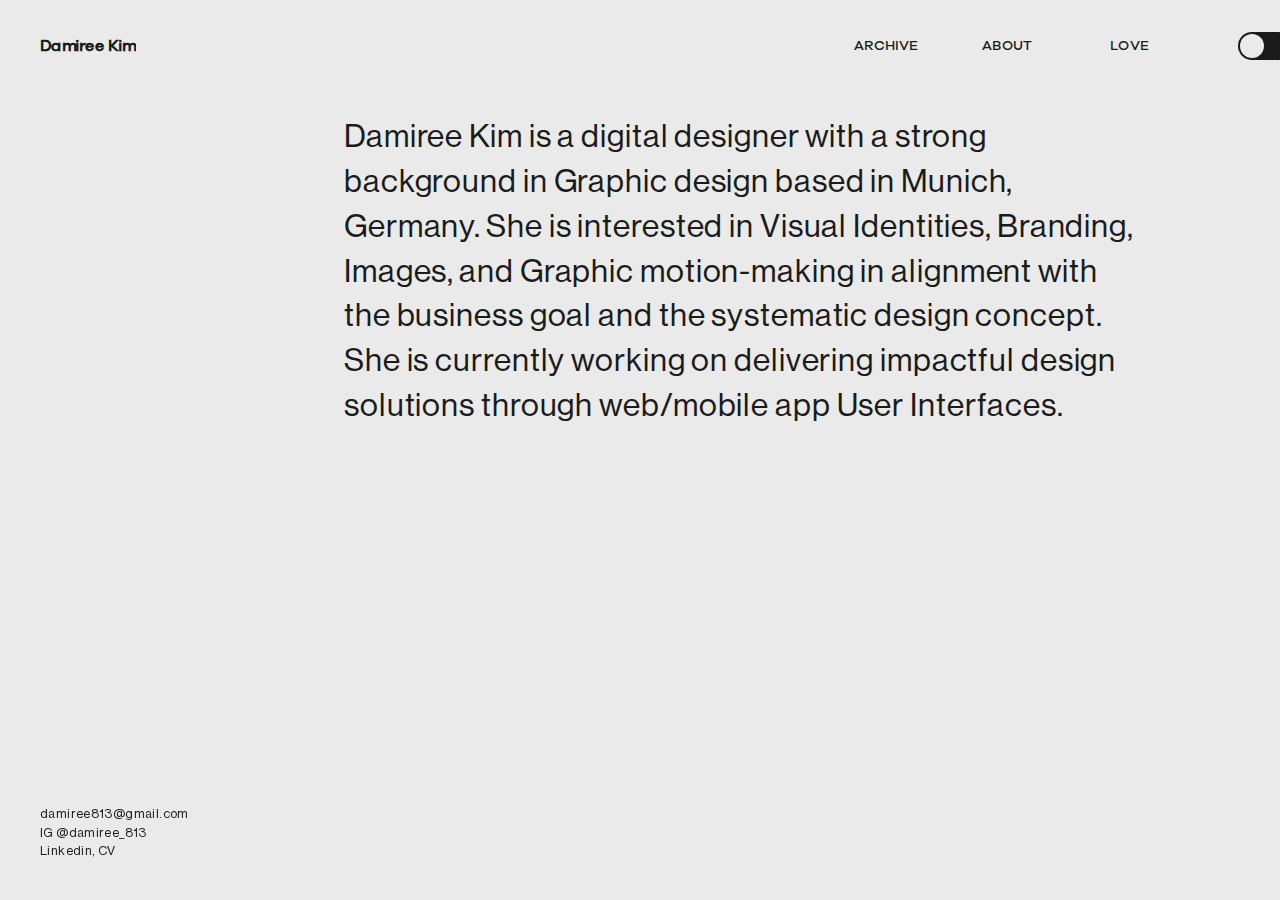
==== html/about.html @ 6f2a8ce9 "Update about.html" ====
<!DOCTYPE html>
<html>
    <head>
        <meta charset="UTF-8">
        <meta name="viewport" content="width=device-width, initial-scale=1.0">
        <meta property="og:image" content="../src/favicon.svg">
        <link rel="stylesheet" href="../css/font.css">
        <link rel="stylesheet" href="https://cdnjs.cloudflare.com/ajax/libs/font-awesome/5.15.3/css/all.min.css">
        <link rel="icon" href="../src/favicon.ico">
        <!-- Bootstrap -->
        <link href="https://cdn.jsdelivr.net/npm/bootstrap@5.3.0-alpha2/dist/css/bootstrap.min.css" rel="stylesheet" integrity="sha384-aFq/bzH65dt+w6FI2ooMVUpc+21e0SRygnTpmBvdBgSdnuTN7QbdgL+OapgHtvPp" crossorigin="anonymous">
        <!-- My own css -->
        <link rel="stylesheet" href="../css/general.css">
        <link rel="stylesheet" href="../css/header.css">
        <link rel="stylesheet" href="../css/page-about.css">
        <!-- Favicon- Other meta tags, styles, and scripts go here -->
        <link rel="icon" type="image/x-icon" href="../src/favicon.svg">
        <!-- Favicon- For modern browsers, you can also use this line -->
        <link rel="icon" type="image/png" sizes="32x32" href="../src/favicon.svg">

        <title>Damiree Kim</title>
    </head>
    <body>
         <header class="gnb gnb_move w-100">
            <div class="logo display4">
                <a href="../index.html">Damiree Kim</a>
            </div>
            <nav class="menu"> 
                <div class="menu-icon">
                   <svg xmlns="http://www.w3.org/2000/svg" width="28" height="28" viewBox="0 0 28 28" fill="none">
                      <path d="M25.9968 9.01431C25.9968 5.14149 22.8394 2 18.947 2C17.0168 2 15.2719 2.77266 13.9968 4.02226C12.7249 2.77266 10.98 2 9.0498 2C5.15739 2 2 5.14149 2 9.01431C2 10.9666 2.80213 12.7281 4.09321 14C2.80213 15.2719 2 17.0366 2 18.9857C2 22.8585 5.15739 26 9.0498 26C10.98 26 12.7249 25.2273 14 23.9777C15.2719 25.2273 17.02 26 18.9502 26C22.8426 26 26 22.8585 26 18.9857C26 17.0334 25.1979 15.2719 23.9068 14C25.1979 12.7281 26 10.9634 26 9.01431H25.9968ZM16.8154 14.4769C16.5373 14.7891 15.7449 14.4769 15.7449 14.4769C15.045 14.4769 14.4762 15.0429 14.4762 15.7393C14.4762 15.7393 14.7854 16.5262 14.4762 16.8045C14.1979 17.0549 13.7957 17.0549 13.5174 16.8045C13.2083 16.5262 13.5174 15.7393 13.5174 15.7393C13.5174 15.0429 12.9486 14.4769 12.2487 14.4769C12.2487 14.4769 11.4563 14.7891 11.1782 14.4769C10.9303 14.1988 10.9303 13.8012 11.1782 13.5231C11.4563 13.2109 12.2487 13.5231 12.2487 13.5231C12.9486 13.5231 13.5174 12.9571 13.5174 12.2607C13.5174 12.2607 13.2083 11.4738 13.5174 11.1955C13.7957 10.9451 14.1979 10.9451 14.4762 11.1955C14.7854 11.4738 14.4762 12.2607 14.4762 12.2607C14.4762 12.9571 15.045 13.5231 15.7449 13.5231C15.7449 13.5231 16.5373 13.2109 16.8154 13.5231C17.0633 13.8012 17.0633 14.1988 16.8154 14.4769Z" fill="var(--Background-text1)"/>
                    </svg>
                </div>
                <ul class="menu-tab">
                    <li><a class="display5" href="archive.html">Archive</a></li>
                    <li><a class="display5" href="about.html">About</a></li>
                    <li><a class="display5" href="love.html">Love</a></li>
                    <div class="menu-side-contact body3">
                        <p>damiree813@gmail.com<br>
                        <a href="https://www.instagram.com/damiree_813"target="_blank">IG @damiree_813</a><br>
                        <a href="https://www.linkedin.com/in/damiree-kim/"target="_blank">Linkedin</a>,
                        <a href="https://drive.google.com/file/d/16CGVH6zFcs6G1gk_D2GNvM2GMzkMR9fu/view"target="_blank">CV</a></p>
                    </div>
                </ul>
                <div class="toggle-container"> 
                    <svg class="icon-sun fas fa-sun" xmlns="http://www.w3.org/2000/svg" width="24" height="24" viewBox="0 0 24 24" fill="none">
                        <path fill-rule="evenodd" clip-rule="evenodd" d="M12.7992 1.99922C12.7992 1.55739 12.441 1.19922 11.9992 1.19922C11.5574 1.19922 11.1992 1.55739 11.1992 1.99922V5.99922C11.1992 6.44105 11.5574 6.79922 11.9992 6.79922C12.441 6.79922 12.7992 6.44105 12.7992 5.99922V1.99922ZM12.7992 17.9992C12.7992 17.5574 12.441 17.1992 11.9992 17.1992C11.5574 17.1992 11.1992 17.5574 11.1992 17.9992V21.9992C11.1992 22.441 11.5574 22.7992 11.9992 22.7992C12.441 22.7992 12.7992 22.441 12.7992 21.9992V17.9992ZM1.19922 11.9992C1.19922 11.5574 1.55739 11.1992 1.99922 11.1992H5.99922C6.44105 11.1992 6.79922 11.5574 6.79922 11.9992C6.79922 12.441 6.44105 12.7992 5.99922 12.7992H1.99922C1.55739 12.7992 1.19922 12.441 1.19922 11.9992ZM17.9992 11.1992C17.5574 11.1992 17.1992 11.5574 17.1992 11.9992C17.1992 12.441 17.5574 12.7992 17.9992 12.7992H21.9992C22.441 12.7992 22.7992 12.441 22.7992 11.9992C22.7992 11.5574 22.441 11.1992 21.9992 11.1992H17.9992ZM15.4335 8.39303C15.1211 8.08061 15.1211 7.57408 15.4335 7.26166L18.262 4.43323C18.5744 4.12081 19.0809 4.12081 19.3933 4.43323C19.7058 4.74565 19.7058 5.25218 19.3933 5.5646L16.5649 8.39303C16.2525 8.70545 15.746 8.70545 15.4335 8.39303ZM15.4335 16.5649C15.1211 16.2525 15.1211 15.746 15.4335 15.4335C15.746 15.1211 16.2525 15.1211 16.5649 15.4335L19.3933 18.262C19.7058 18.5744 19.7058 19.0809 19.3933 19.3933C19.0809 19.7058 18.5744 19.7058 18.262 19.3933L15.4335 16.5649ZM4.43353 19.393C4.12111 19.0806 4.12111 18.5741 4.43353 18.2617L7.26196 15.4332C7.57438 15.1208 8.08091 15.1208 8.39333 15.4332C8.70575 15.7456 8.70575 16.2522 8.39333 16.5646L5.5649 19.393C5.25248 19.7054 4.74595 19.7054 4.43353 19.393ZM4.43353 5.5649C4.12111 5.25248 4.12111 4.74595 4.43353 4.43353C4.74595 4.12111 5.25248 4.12111 5.5649 4.43353L8.39333 7.26196C8.70575 7.57438 8.70575 8.08091 8.39333 8.39333C8.08091 8.70575 7.57438 8.70575 7.26196 8.39333L4.43353 5.5649Z" fill="var(--Background-text1)"/></svg>
                    <label class="toggle">
                        <input type="checkbox" id="dark-mode-toggle">
                        <span class="slider"></span>
                    </label>
                    <svg class="icon-moon fas fa-moon" xmlns="http://www.w3.org/2000/svg" width="24" height="24" viewBox="0 0 24 24" fill="none">
                        <path fill-rule="evenodd" clip-rule="evenodd" d="M19.0761 13.9358C19.8621 13.5774 20.8118 14.1724 20.5244 14.987C19.2469 18.6074 15.7446 21.1187 11.7422 20.9957C6.97834 20.8493 3.1507 17.0217 3.00433 12.2578C2.88135 8.25542 5.39256 4.75307 9.01301 3.47562C9.8276 3.1882 10.4186 4.13497 10.0509 4.91661C8.78024 7.61774 8.4385 11.0105 10.647 13.219C12.8815 15.4536 16.3467 15.1804 19.0761 13.9358Z" stroke="var(--Background-text1)" stroke-width="1.6" stroke-linecap="round" stroke-linejoin="round"/>
                    </svg>
                </div>
            </nav>
            <script src="../js/script.js"></script>
        </header>


            <div class="page-about">
                <div class="side-contact body3">
                    <p>damiree813@gmail.com<br>
                        <a href="https://www.instagram.com/damiree_813"target="_blank">IG @damiree_813</a><br>
                        <a href="https://www.linkedin.com/in/damiree-kim/"target="_blank">Linkedin</a>,
                        <a href="https://drive.google.com/file/d/16CGVH6zFcs6G1gk_D2GNvM2GMzkMR9fu/view"target="_blank">CV</a>
                    </p>
                </div>
                <div class="about-container">
                    <p class="hover-trigger h4" href="#">Damiree Kim is a digital designer with a strong background in Graphic design based in Munich, Germany. She is interested in Visual Identities, Branding, Images, and Graphic motion-making in alignment with the business goal and the systematic design concept. She is currently working on delivering impactful design solutions through web/mobile app User Interfaces.</p>
                    <!-- <div class="image-popup">
                        <img src="../src/23reel.png" alt="Popup Image">
                    </div> -->
                    <div class="bottom-contact">
                        <a class="body1" href="https://www.instagram.com/damiree_813"target="_blank">IG @damiree_813</a>
                        <a class="body1" href="www.linkedin.com/in/damiree-kim"target="_blank">Linkedin</a>
                        <a class="body1" href="https://drive.google.com/file/d/16CGVH6zFcs6G1gk_D2GNvM2GMzkMR9fu/view"target="_blank">CV</a>
                    </div>
                    <div class="fade-slide-element about-item-container">
                        <div class="about-item-container2">
                            <div classs="about-item">
                                 <p class="body1"style="color: var(--Background-text3);margin-bottom: 8px;">
                                 Drop me a line on</p>
                                <p class="display6">damiree813@gmail.com</p>
                            </div>
                            <div classs="about-item">
                                <p class="body1"style="color: var(--Background-text3); margin-bottom: 8px;">
                                Currently in</p>
                                <p class="display6">GMT+2 (CEST)</p>
                                <!-- <p class="display6">GMT+9 (KST)</p> -->
                                <p id="date_time"class="display7" style="color: var(--Background-text3); margin-top: 8px;"></p>
                                <script>window.onload = date_time('date_time');</script>
                            </div>
                        </div>
                        <div classs="about-item">
                            <p class="body1" style="color: var(--Background-text3);margin-bottom: 8px;">
                            Select Recognition</p>
                            <p class="body1">Graphis<br>Asia Design Prize</p>
                        </div>
                    </div>
                </div>

            </div>


        </body>
</html>
---- css/font.css ----
/* Fonts */
@font-face {
    font-family: 'Galano Grotesque';
    src: url('GalanoGrotesque-Medium.eot');
    src: url('GalanoGrotesque-Medium.eot?#iefix') format('embedded-opentype'),
        url('GalanoGrotesque-Medium.woff2') format('woff2'),
        url('GalanoGrotesque-Medium.woff') format('woff'),
        url('GalanoGrotesque-Medium.ttf') format('truetype'),
        url('GalanoGrotesque-Medium.svg#GalanoGrotesque-Medium') format('svg');
    font-weight: 500;
    font-style: normal;
    font-display: swap;
}

@font-face {
    font-family: 'Galano Grotesque';
    src: url('GalanoGrotesque-Light.eot');
    src: url('GalanoGrotesque-Light.eot?#iefix') format('embedded-opentype'),
        url('GalanoGrotesque-Light.woff2') format('woff2'),
        url('GalanoGrotesque-Light.woff') format('woff'),
        url('GalanoGrotesque-Light.ttf') format('truetype'),
        url('GalanoGrotesque-Light.svg#GalanoGrotesque-Light') format('svg');
    font-weight: 300;
    font-style: normal;
    font-display: swap;
}

@font-face {
    font-family: 'Galano Grotesque';
    src: url('GalanoGrotesque-Regular.eot');
    src: url('GalanoGrotesque-Regular.eot?#iefix') format('embedded-opentype'),
        url('GalanoGrotesque-Regular.woff2') format('woff2'),
        url('GalanoGrotesque-Regular.woff') format('woff'),
        url('GalanoGrotesque-Regular.ttf') format('truetype'),
        url('GalanoGrotesque-Regular.svg#GalanoGrotesque-Regular') format('svg');
    font-weight: normal;
    font-style: normal;
    font-display: swap;
}

@font-face {
    font-family: 'Neue Haas Grotesk Display Pro';
    src: url('NeueHaasDisplay-Roman.eot');
    src: url('NeueHaasDisplay-Roman.eot?#iefix') format('embedded-opentype'),
        url('NeueHaasDisplay-Roman.woff2') format('woff2'),
        url('NeueHaasDisplay-Roman.woff') format('woff'),
        url('NeueHaasDisplay-Roman.ttf') format('truetype'),
        url('NeueHaasDisplay-Roman.svg#NeueHaasDisplay-Roman') format('svg');
    font-weight: 500;
    font-style: normal;
    font-display: swap;
}



h1, .h1{
    font-family: Neue Haas Grotesk Display Pro;
    font-size: 64px;
    font-style: normal;
    font-weight: 500;
    line-height: 64px; /* 100% */
}

h2, .h2{
    font-family: Neue Haas Grotesk Display Pro;
    font-size: 48px;
    font-style: normal;
    font-weight: 500;
    line-height: 48px; /* 100% */
    letter-spacing: 1.536px;
    text-transform: uppercase;
}

h3, .h3{
    font-family: Neue Haas Grotesk Display Pro;
    font-size: 3.2rem;
    font-style: normal;
    font-weight: 400;
    line-height: 120%; 
}

h4, .h4{
    font-family: Neue Haas Grotesk Display Pro;
    font-size: 3.2rem;
    font-style: normal;
    font-weight: 400;
    line-height: 150%; /* 142.857% */
    letter-spacing: 0.896px;
}


.display1{
    text-align: center;
    font-family: Galano Grotesque;
    font-size: 88px;
    font-style: normal;
    font-weight: 800;
    line-height: 80px; /* 90.909% */
}

.display2{
    font-family: Galano Grotesque;
    font-size: 3.2rem;
    font-style: normal;
    font-weight: 500;
    line-height: 48px; /* 100% */
}

.display3{
    font-family: Galano Grotesque;
    font-size: 24px;
    font-style: normal;
    font-weight: 500;
    line-height: 24px; /* 100% */
    text-transform: uppercase;
}

.display4{
    font-family: Galano Grotesque;
    font-size: 16px;
    font-style: normal;
    font-weight: 600;
    line-height: 20px; /* 125% */
    letter-spacing: -0.24px;
}

.display5{
    font-family: Galano Grotesque;
    font-size: 14px;
    font-style: normal;
    font-weight: 500;
    line-height: 20px; /* 142.857% */
    letter-spacing: 0.35px;
    text-transform: uppercase;
}

.display6{
    font-family: Galano Grotesque;
    font-size: 32px;
    font-style: normal;
    font-weight: 500;
    line-height: 32px; /* 100% */
}

.display7{
    font-family: Galano Grotesque;
    font-size: 56px;
    font-style: normal;
    font-weight: 400;
    line-height: 48px; /* 85.714% */
}
.body1{
    font-family: Neue Haas Grotesk Display Pro;
    font-size: 16px;
    font-style: normal;
    font-weight: 500;
    line-height: 120%;
    letter-spacing: 0.512px;
}

.body2{
    font-family: Neue Haas Grotesk Display Pro;
    font-size: 14px;
    font-style: normal;
    font-weight: 500;
    line-height: 24px; /* 171.429% */
    letter-spacing: 0.448px;
}

.body3{
    font-family: Neue Haas Grotesk Display Pro;
    font-size: 13px;
    font-style: normal;
    font-weight: 400;
    line-height: 140%;
    letter-spacing: 0.384px;
}

.body4{
    font-family: Neue Haas Grotesk Display Pro;
    font-size: 16px;
    font-style: normal;
    font-weight: 400;
    line-height: 150%;
    letter-spacing: 0.512px;
}
---- css/general.css ----
/*Reset*/
html, body, div, span, applet, object, iframe,
h1, h2, h3, h4, h5, h6, p, blockquote, pre,
a, abbr, acronym, address, big, cite, code,
del, dfn, em, img, ins, kbd, q, s, samp,
small, strike, strong, sub, sup, tt, var,
b, u, i, center,
dl, dt, dd, ol, ul, li,
fieldset, form, label, legend,
table, caption, tbody, tfoot, thead, tr, th, td,
article, aside, canvas, details, embed, 
figure, figcaption, footer, header, hgroup, 
menu, nav, output, ruby, section, summary,
time, mark, audio, video {
    margin: 0;
    padding: 0;
    border: 0;
    font-size: 16px;
    font: inherit;
    vertical-align: baseline;
}
/* HTML5 display-role reset for older browsers */
article, aside, details, figcaption, figure, 
footer, header, hgroup, menu, nav, section {
    display: block;
}
body {
    line-height: 1;
}
ol, ul {
    list-style: none;
}
blockquote, q {
    quotes: none;
}
blockquote:before, blockquote:after,
q:before, q:after {
    content: '';
    content: none;
}
table {
    border-collapse: collapse;
    border-spacing: 0;
}

a{
    text-decoration:none;
}


/* Colours */
:root {
    --Background-color: #EAEAEA;
    --Background-text1: #1b1b1b;
    --Background-text2: #4b4b4b;
    --Background-text3: #a5a5a5;
    --Point-color:#1b1b1b; /*('#AAFFBB');*/

    --Background-black: #1b1b1b;
    --Background-gray1: #EAEAEA;
    --Background-gray2: #A5A5A5;
    --Background-gray3: #646464;
    --Background-gray4: #4B4B4B;
    --Background-white: #F5F5F5;
    --Display-font:'Galano Grotesque';
}

/*GNB*/

.gnb {
    background-color: var(--Background-color);
    color: var(--Background-text1);
    align-items: center;
    display: flex;
    max-width: 100vw;
    padding: 32px 40px 8px 40px;
    justify-content: space-between;
    position: fixed;
    top: 0px;
    left: 0;
    z-index: 1000;
    width: 100%;
    transition: top 0.3s ease-in-out;
}
.page-landing{
    margin-top: 80px;
}

.page-archive,.page-love,.page-about {
  margin-top: 64px; /* Add space below the GNB */
}
    /* Style the menu icon (cloba) */
.menu-icon {
    display: none; /* Hide by default */
    cursor: pointer;
}
/* contact inside a mobile menu */
.menu-side-contact {
    display: none;
}

    /* Style the menu icon (menu index) */
.menu-tab, .menu{
    display: flex;
    align-items: center;
    flex-direction: row;
    gap: 8px;
}
.menu-tab li{
    width:120px;
}
.gnb a{
    color:var(--Background-text1);
}

img{
    width:100%;
    align-items: center;
}

/*image fade in*/
@keyframes fade-slide-in {
  0% {
    opacity: 0;
    transform: translateY(20%);
  }
  100% {
    opacity: 1;
    transform: translateY(0);
  }
}

.fade-slide-element {
  opacity: 0;
  transform: translateY(20%);
  animation: fade-slide-in 0.8s ease-in-out forwards;
}

.footer{
    width: 100%;
    padding-right: 80px;
    display: flex;
    justify-content: space-between;
    position: fixed;
    bottom: 40px;
    z-index: 1200;
}
.side-contact p{
    position: fixed;
    bottom: 40px;
}
.side-contact a{
    color: var(--Background-text1);
}

/* Light Mode Styles */
body {
    background-color: var(--Background-color);
    margin:0px 40px;
    color: var(--Background-text1);
}

/* Dark Mode Styles*/
body.dark-mode .menu-icon path {
    fill: var(--Background-gray1);
}

body.dark-mode .menu-tab {
    background-color: var(--Background-black);
}

body.dark-mode{
    background-color: var(--Background-black);
    color: var(--Background-gray1);
}

body.dark-mode .side-contact a{
    color: var(--Background-gray1);
}

body.dark-mode .gnb {
    background-color: var(--Background-black);
    color: var(--Background-gray1);
}

body.dark-mode .gnb a {
    color: var(--Background-gray1);
}

body.dark-mode .gnb .slider {
    background-color: var(--Background-gray1);
}

body.dark-mode .gnb .slider:before {
    background-color: var(--Background-black);
}

body.dark-mode .gnb .icon-sun path {
    fill: var(--Background-gray1);
}

/* Toggle Styles */
.toggle-container {
    display: flex;
    align-items: center;
    gap: 4px;
}

.toggle {
    position: relative;
    display: inline-block;
    width: 54px;
    height: 28px;
}

.toggle input[type="checkbox"] {
    opacity: 0;
    width: 0;
    height: 0;
}

.slider {
    position: absolute;
    cursor: pointer;
    top: 0;
    left: 0;
    right: 0;
    bottom: 0;
    background-color: var(--Background-text1);
    transition: 0.4s;
    border-radius: 34px;
}


/* 동그라미 */
.slider:before {
    position: absolute;
    content: "";
    height: 24px;
    width: 24px;
    left: 2px;
    bottom: 2px;
    background-color: var(--Background-color);
    transition: 0.4s;
    border-radius: 50%;
}


/* in light mode, toggle background color*/
input:checked + .slider {
    background-color: var(--Background-text1);
}

/* when you press the btn, 동그라미's movement*/
input:checked + .slider:before {
    transform: translateX(26px);
    background-color: var(--Background-color);
}


/* Media query for mobile devices */
@media (max-width: 768px) {
    body {
        margin:0px 16px;
        max-width: 100vw;
    }

    .gnb {
        display: flex;
        width: 100%;
        padding: 16px;
        align-items: center;
        gap: 8px;
    }

    .menu{
        display: flex;
        flex-direction: row-reverse;
        gap:16px;
    }

/*menu mobile*/
    .menu-icon {
        display: flex; /* Show the menu icon for mobile */
    }
    .page-landing{
        position: relative;
    }
    .menu-tab{
        display: none;
    }
    .menu-tab .display5{
        font-size: 48px;
        font-style: normal;
        font-weight: 500;
        line-height: 48px; /* 100% */
        letter-spacing: 1.536px;
        text-transform: uppercase;
    }

    .menu-tab.active {
        display: flex; /* Show the menu items when active */
        flex-direction: column;
        align-items: flex-start;
        gap: 32px;
        align-self: stretch;
        position: absolute;
        top:60px;
        left:0px;
        padding-bottom: 100vh;
        padding-top:16px;
        z-index: 1100;
        width:100vw;
        background-color: var(--Background-color);
    }
    .menu-side-contact {
        display: flex;
        flex-direction: column;
        gap: 8px;
        margin-top:24vh;
    }
}

/* Media query for big devices */
@media screen and (min-width: 2000px){
    body, .gnb {
        margin:0px 80px;
    }
    .archive-img{
        height: 480px;
    }
}
---- css/header.css ----
/* Landing page */

.hero-img{
    border-radius: 16px;
    height:32vw;
    overflow: hidden;
    margin-bottom: 24px;
}
.hero-img img{
    width: 100%;
    transition: 0.6s ease;
}
.hero-img img:hover{
    transform: scale(1.3);
}


.page-landing .h3{
    color: var(--Background-text3);
    font-family: Neue Haas Grotesk Display Pro;
    font-size: 3.2rem;
    font-style: normal;
    font-weight: 500;
    line-height: 120%; 
    opacity: 0.5; 
}
.landing-container{
    display: flex;
    justify-content: space-between;
}
.contact{
    flex-direction: column;
    text-align: right;
}
.contact-icon-set{
    display: flex;
    justify-content: flex-end;
    gap:16px;
    margin-top:16px;
}
.contact-icon-set a{
    width: 24px;
}



/* Media query for tablet devices */
@media screen and (max-width: 1200px){
    .contact .display2{
        font-size: 2.6rem;
    }
    .page-landing .h3{
        font-size: 2.6rem;
    }
}

@media screen and (max-width: 768px){
    /*hero img*/
    .landing-container{
        display: none;
    }

    .hero-img{
        height: 80vh; /* 100% of viewport height */
    }
    .hero-img a{
        width: 100%;
        height: 100%;
        object-fit: cover; 
    }
    .hero-img img{
        width: 100%;
        height: 100%;
        object-fit: cover; 
    }

    .footer{
    padding-right: 32px;
    }
}
---- css/page-about.css ----
/* About page */

.page-about{
    display: grid;
    grid-template-columns: 3fr 8fr 1fr;
    column-gap: 8px;
}

.bottom-contact{
    display: none;
}

.about-container{
    position: relative;
    margin-top: 4vw;
    display: flex;
    flex-direction: column;
    gap: 64px;
    margin-bottom: 80px;
}

.about-container .h4{
    font-family: Neue Haas Grotesk Display Pro;
    font-size: 2rem;
    font-style: normal;
    font-weight: 400;
    line-height: 140%; /* 142.857% */
    letter-spacing: 0.896px;
}
.image-popup {
    display: none;
    position: absolute; /* About-container 에 걸어놓음 */
    top: 0px; 
    left: 0;
    width:50%;
    box-shadow: 0 2px 8px rgba(0, 0, 0, 0.2);
}

.hover-trigger:hover + .image-popup {
    display: block;
}
.about-item-container{
    display: grid;
    grid-template-columns: 6fr 2fr;
    gap: 16px;
    align-items: flex-start;
}

/*email n time*/
.about-item-container2{
    display: flex;
    flex-direction: column;
    gap:40px;
}

.about-item{
    display: flex;
    flex-direction: column;
    gap:40px;
}



/* Media query for tablet devices */
@media screen and (max-width: 1200px){
    .about-container .h4{
        font-family: Neue Haas Grotesk Display Pro;
        font-size: 1.6rem;
    }

/* Media query for mobile devices */
@media (max-width: 768px) {
    .gnb {
        display: flex;
        width: 375px;
        padding: 16px 0px 16px 0px;
        align-items: center;
        gap: 8px;
    }
    .page-about{
        display: block;
    }
    .side-contact {
        display: none;
    }
    .about-item-container{
        display: flex;
        flex-direction: column;
        gap:40px;
    }
    .bottom-contact{
    display: flex;
    flex-direction: column;
    gap:8px;
    }  

    .bottom-contact a{
        color: var(--Background-text1);
    }
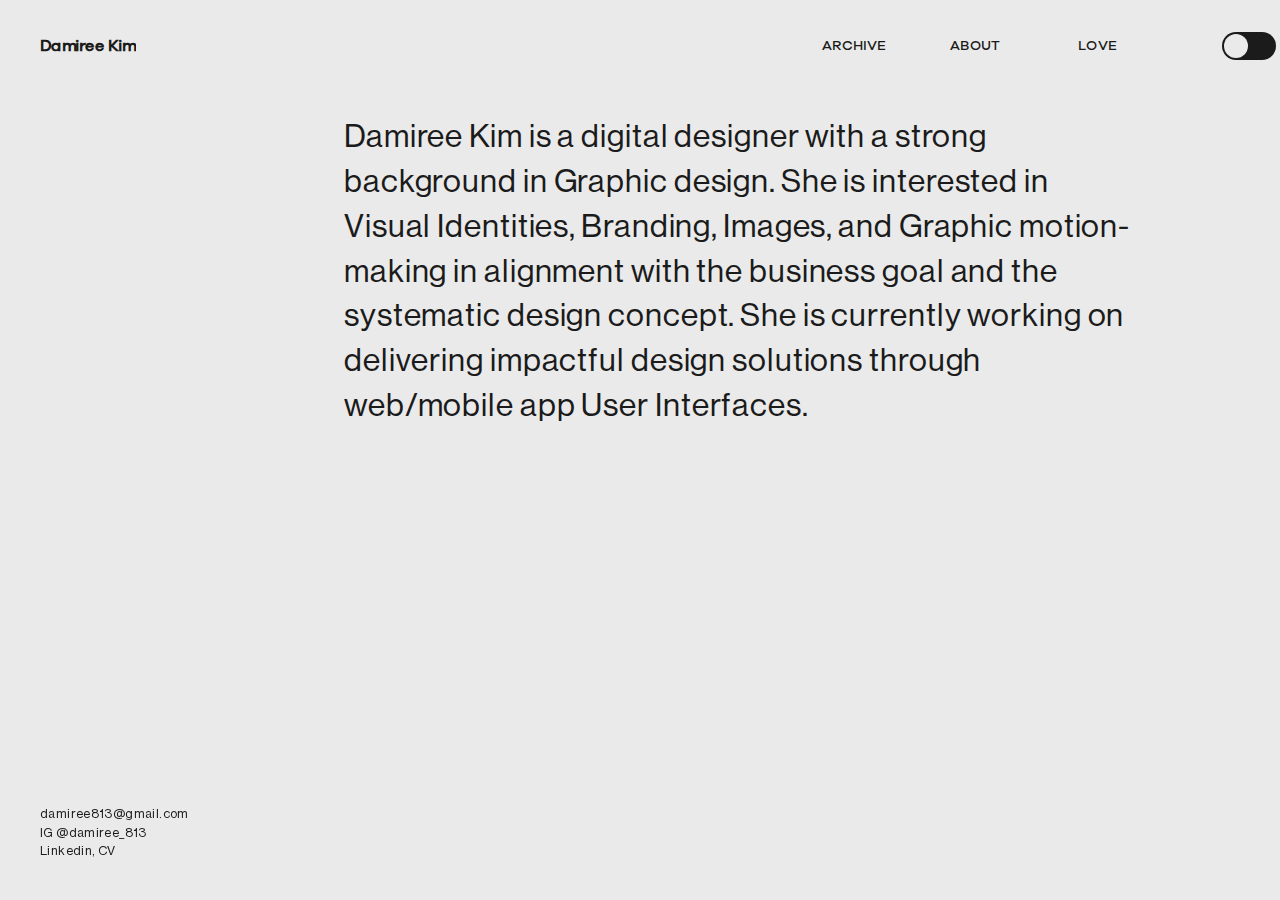
==== commit df568c8b: "Update about.html" ====
--- a/html/about.html
+++ b/html/about.html
@@ -67,7 +67,7 @@
                     </p>
                 </div>
                 <div class="about-container">
-                    <p class="hover-trigger h4" href="#">Damiree Kim is a digital designer with a strong background in Graphic design based in Munich, Germany. She is interested in Visual Identities, Branding, Images, and Graphic motion-making in alignment with the business goal and the systematic design concept. She is currently working on delivering impactful design solutions through web/mobile app User Interfaces.</p>
+                    <p class="hover-trigger h4" href="#">Damiree Kim is a digital designer with a strong background in Graphic design. She is interested in Visual Identities, Branding, Images, and Graphic motion-making in alignment with the business goal and the systematic design concept. She is currently working on delivering impactful design solutions through web/mobile app User Interfaces.</p>
                     <!-- <div class="image-popup">
                         <img src="../src/23reel.png" alt="Popup Image">
                     </div> -->
@@ -85,7 +85,7 @@
                             </div>
                             <div classs="about-item">
                                 <p class="body1"style="color: var(--Background-text3); margin-bottom: 8px;">
-                                Currently in</p>
+                                Currently in Munich, Germany</p>
                                 <p class="display6">GMT+2 (CEST)</p>
                                 <!-- <p class="display6">GMT+9 (KST)</p> -->
                                 <p id="date_time"class="display7" style="color: var(--Background-text3); margin-top: 8px;"></p>
--- a/css/general.css
+++ b/css/general.css
@@ -104,6 +104,7 @@
     display: flex;
     align-items: center;
     flex-direction: row;
+    margin: 0 16px;
     gap: 8px;
 }
 .menu-tab li{
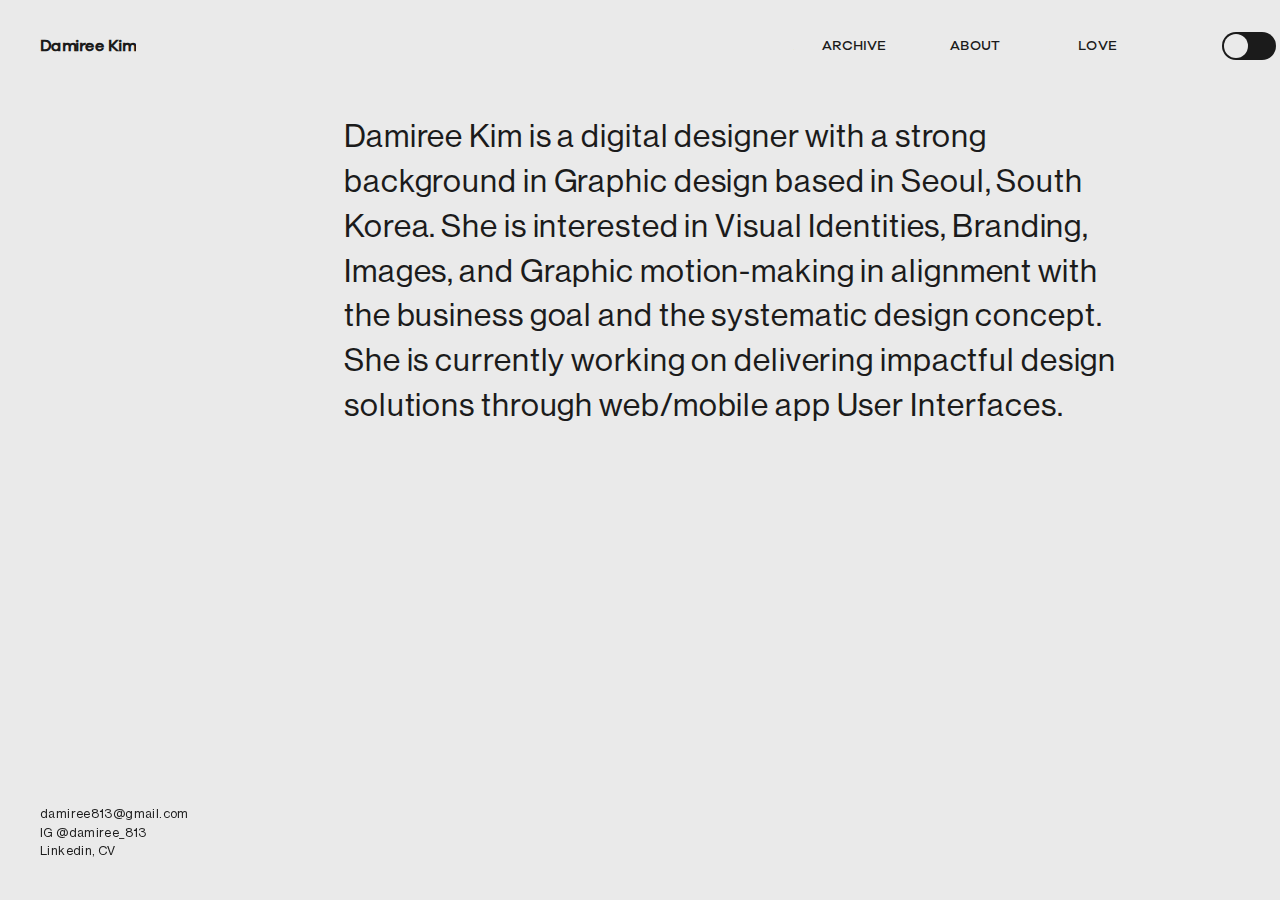
==== commit 6f4d0d6a: "Update about.html" ====
--- a/html/about.html
+++ b/html/about.html
@@ -67,7 +67,7 @@
                     </p>
                 </div>
                 <div class="about-container">
-                    <p class="hover-trigger h4" href="#">Damiree Kim is a digital designer with a strong background in Graphic design. She is interested in Visual Identities, Branding, Images, and Graphic motion-making in alignment with the business goal and the systematic design concept. She is currently working on delivering impactful design solutions through web/mobile app User Interfaces.</p>
+                    <p class="hover-trigger h4" href="#">Damiree Kim is a digital designer with a strong background in Graphic design based in Seoul, South Korea. She is interested in Visual Identities, Branding, Images, and Graphic motion-making in alignment with the business goal and the systematic design concept. She is currently working on delivering impactful design solutions through web/mobile app User Interfaces.</p>
                     <!-- <div class="image-popup">
                         <img src="../src/23reel.png" alt="Popup Image">
                     </div> -->
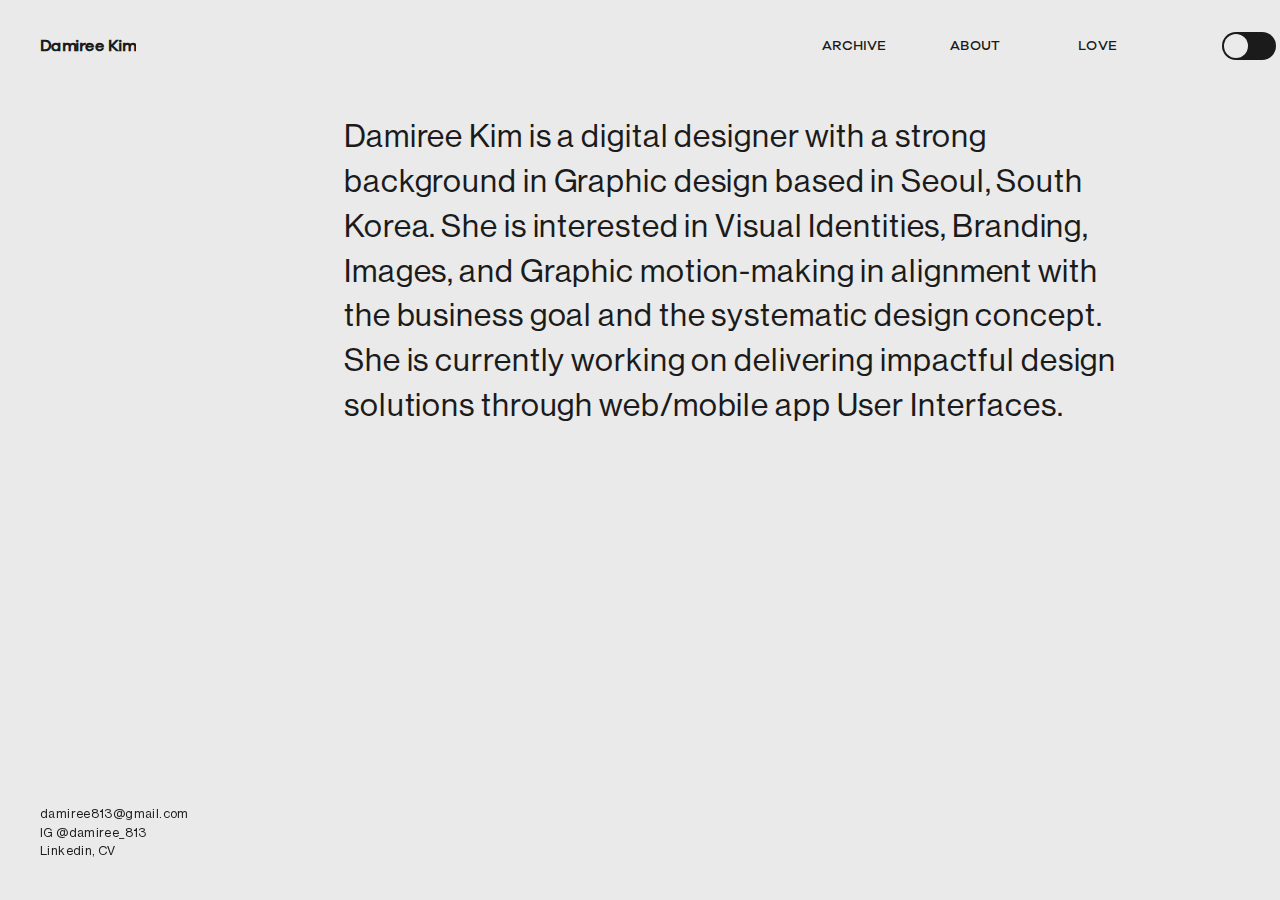
==== commit 22bb3fb6: "Update about.html" ====
--- a/html/about.html
+++ b/html/about.html
@@ -39,7 +39,7 @@
                         <p>damiree813@gmail.com<br>
                         <a href="https://www.instagram.com/damiree_813"target="_blank">IG @damiree_813</a><br>
                         <a href="https://www.linkedin.com/in/damiree-kim/"target="_blank">Linkedin</a>,
-                        <a href="https://drive.google.com/file/d/16CGVH6zFcs6G1gk_D2GNvM2GMzkMR9fu/view"target="_blank">CV</a></p>
+                        <a href="https://drive.google.com/file/d/17rby30zwZeYolhpulna8odsdkiW_eTNw/view?usp=sharing"target="_blank">CV</a></p>
                     </div>
                 </ul>
                 <div class="toggle-container"> 
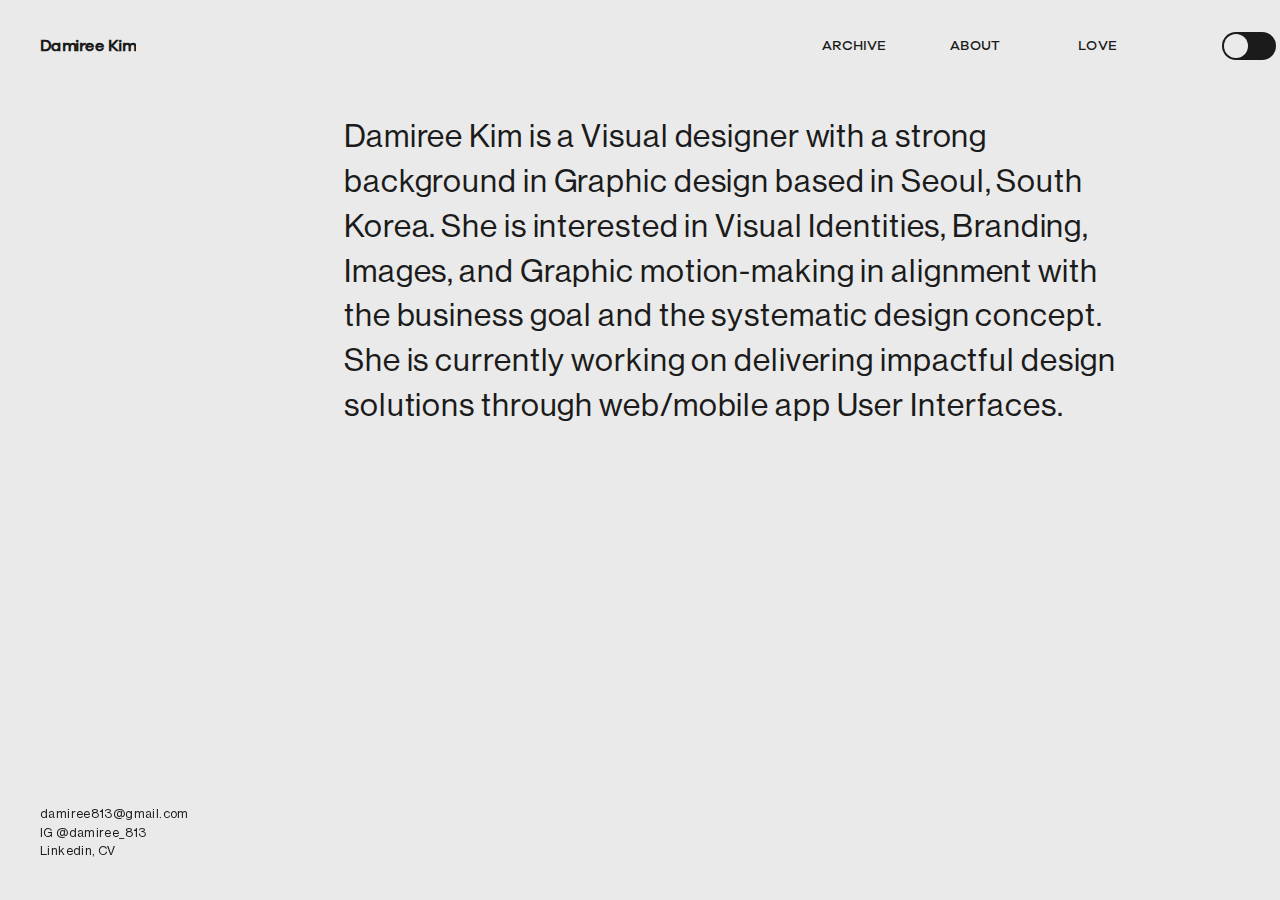
==== commit 8c98d49a: "Update about.html" ====
--- a/html/about.html
+++ b/html/about.html
@@ -39,7 +39,7 @@
                         <p>damiree813@gmail.com<br>
                         <a href="https://www.instagram.com/damiree_813"target="_blank">IG @damiree_813</a><br>
                         <a href="https://www.linkedin.com/in/damiree-kim/"target="_blank">Linkedin</a>,
-                        <a href="https://drive.google.com/file/d/17rby30zwZeYolhpulna8odsdkiW_eTNw/view?usp=sharing"target="_blank">CV</a></p>
+                        <a href="https://drive.google.com/file/d/1RmDQS-z3Ba1pbxVOV7ynsDGx11QcPhNy/view?usp=sharing"target="_blank">CV</a></p>
                     </div>
                 </ul>
                 <div class="toggle-container"> 
@@ -67,7 +67,7 @@
                     </p>
                 </div>
                 <div class="about-container">
-                    <p class="hover-trigger h4" href="#">Damiree Kim is a digital designer with a strong background in Graphic design based in Seoul, South Korea. She is interested in Visual Identities, Branding, Images, and Graphic motion-making in alignment with the business goal and the systematic design concept. She is currently working on delivering impactful design solutions through web/mobile app User Interfaces.</p>
+                    <p class="hover-trigger h4" href="#">Damiree Kim is a Visual designer with a strong background in Graphic design based in Seoul, South Korea. She is interested in Visual Identities, Branding, Images, and Graphic motion-making in alignment with the business goal and the systematic design concept. She is currently working on delivering impactful design solutions through web/mobile app User Interfaces.</p>
                     <!-- <div class="image-popup">
                         <img src="../src/23reel.png" alt="Popup Image">
                     </div> -->
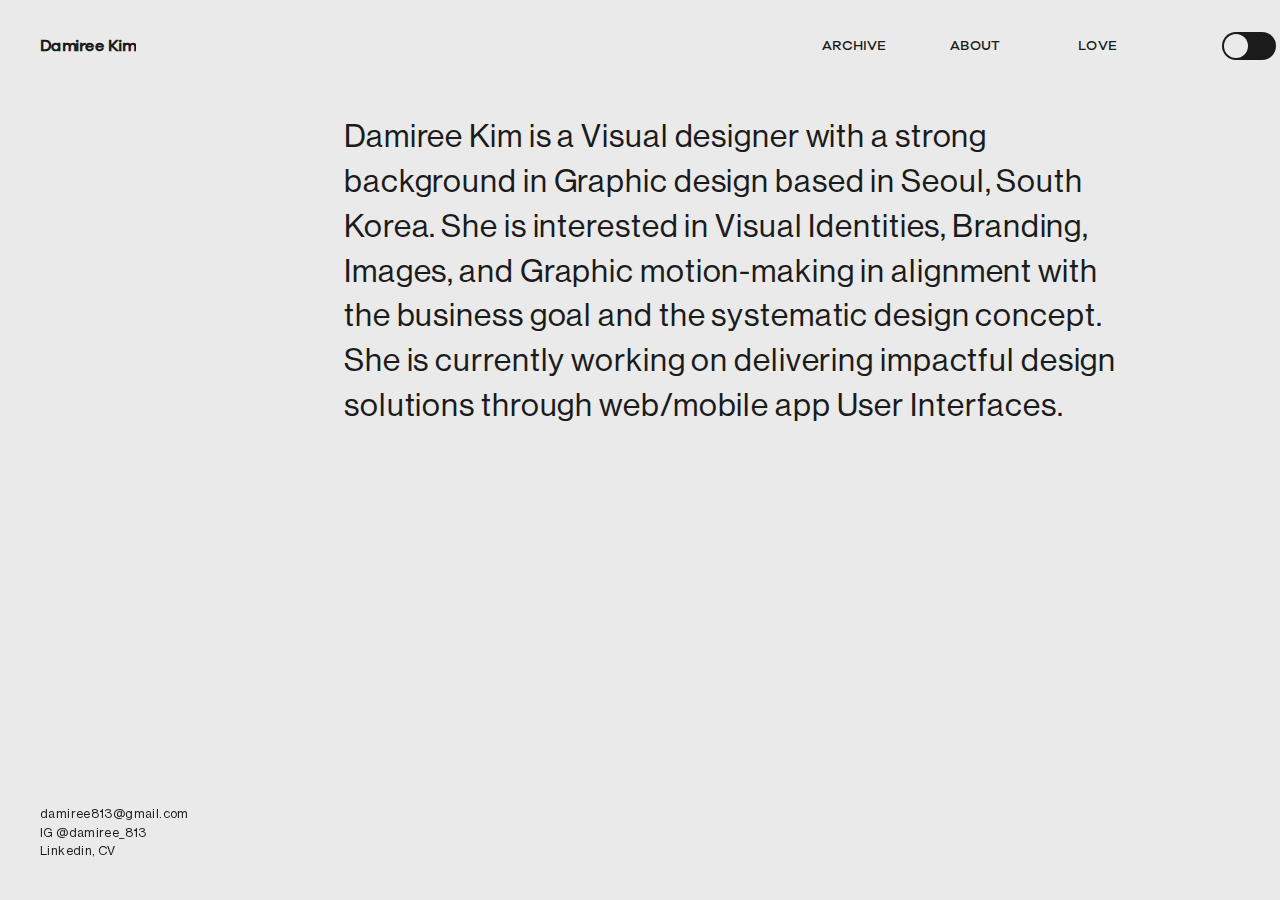
==== commit 42a0e726: "Update about.html" ====
--- a/html/about.html
+++ b/html/about.html
@@ -39,7 +39,7 @@
                         <p>damiree813@gmail.com<br>
                         <a href="https://www.instagram.com/damiree_813"target="_blank">IG @damiree_813</a><br>
                         <a href="https://www.linkedin.com/in/damiree-kim/"target="_blank">Linkedin</a>,
-                        <a href="https://drive.google.com/file/d/1RmDQS-z3Ba1pbxVOV7ynsDGx11QcPhNy/view?usp=sharing"target="_blank">CV</a></p>
+                        <a href="https://drive.google.com/file/d/1RmDQS-z3Ba1pbxVOV7ynsDGx11QcPhNy/view"target="_blank">CV</a></p>
                     </div>
                 </ul>
                 <div class="toggle-container"> 
